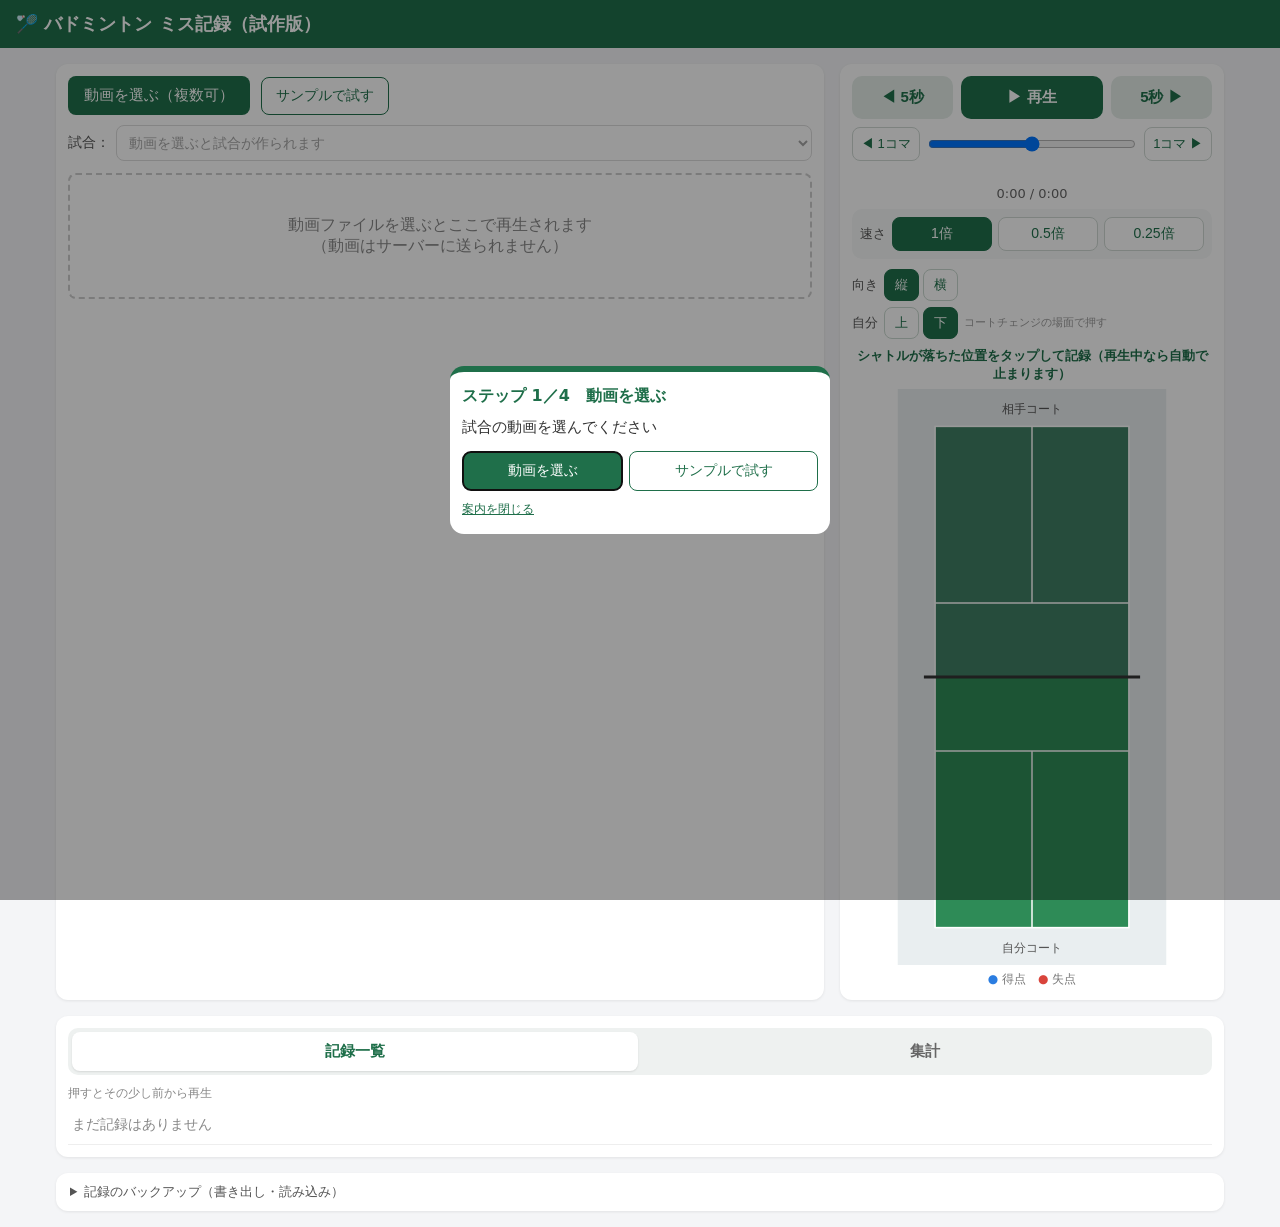
==== index.html @ a5acbc83 "「RallyShot などの動画」を、知らない人にも分かる言い方に直す ラリーの合間（シャトルを拾う時間など）をカットして、ラリーの場面だけをつないだ動画、と説明する。 アプリ画面のボタンも「ラリーを" ====
<!DOCTYPE html>
<html lang="ja">
<head>
<meta charset="UTF-8">
<meta name="viewport" content="width=device-width, initial-scale=1">
<title>バドミントン ミス記録</title>
<link rel="stylesheet" href="style.css">
</head>
<body>
<header><h1>🏸 バドミントン ミス記録（試作版）</h1></header>
<div id="storageWarn">この開き方では記録が保存されません（閉じると消えます）。<br>
  <a href="https://badminton-analyzer-delta.vercel.app">公開版のページ</a>で開いてください。</div>

<main>
  <!-- 動画エリア -->
  <section class="card">
    <!-- 動画は何本でもまとめて選べる。選んだ順番は関係なく、撮影順に並ぶ -->
    <label class="file-btn">
      動画を選ぶ（複数可）
      <input type="file" id="fileInput" accept="video/*" multiple>
    </label>
    <!-- 動画がなくても操作を試せるように（sample.js / sampleData.js） -->
    <button class="sample-btn" id="sampleBtn">サンプルで試す</button>
    <!-- サンプルの使い方。サンプルを読み込んだときだけ出す。文は sampleData.js（動画と一緒に差し替える） -->
    <details class="guide" id="guide" hidden>
      <summary id="guideTitle"></summary>
      <p class="guide-note" id="guideNote"></p>
      <p class="guide-mission" id="guideMission"></p>
      <ol id="guideSteps"></ol>
    </details>
    <span id="fileName"></span>
    <!-- 試合の切り替え。動画を選ぶと、その動画の試合に自動で切り替わる -->
    <label class="match-row">試合：<select id="matchSelect"></select></label>
    <label class="add-video" id="addVideoLabel">＋ この試合に動画を追加<input type="file" id="addVideoInput" accept="video/*" multiple></label>
    <!-- この試合の動画の一覧（「削除」で試合から外せる） -->
    <details class="video-list" id="videoList" hidden>
      <summary id="videoListSummary"></summary>
      <ul id="videoListItems"></ul>
    </details>
    <div class="placeholder" id="placeholder">動画ファイルを選ぶとここで再生されます<br>（動画はサーバーに送られません）</div>
    <!-- iPhone などの標準の操作（10秒送りのアイコンが重なって出る）は使わず、アプリの操作だけにする。
         動画をタップすると再生・停止。全画面のときだけ標準の操作が出る -->
    <video id="video" playsinline></video>
    <div class="video-bar" id="videoBar" hidden>
      <input type="range" id="videoSeek" min="0" max="0" step="0.1" value="0" aria-label="再生位置">
      <button id="fullscreenBtn">⛶ 全画面</button>
    </div>
    <!-- 今流れている場面の記録にメモがあれば出す（sceneMemo.js） -->
    <div class="scene-memo" id="sceneMemo" hidden></div>
  </section>

  <!-- コート図エリア（シングルス・両面。縦なら上が相手コート・下が自分コート、横なら動画と同じ向き） -->
  <section class="card">
    <!-- 動画の切り替え（試合の動画が2本以上のときだけ出る） -->
    <div class="clip-nav" id="clipNav" hidden>
      <button id="prevClipBtn">◀ 前の動画</button>
      <span id="clipLabel"></span>
      <button id="nextClipBtn">次の動画 ▶</button>
    </div>
    <!-- ラリーの印（rallyNav.js）：始まりに印を付けて、ラリーごとに飛べる -->
    <div class="rally-nav" id="rallyNav" hidden>
      <div class="rally-buttons">
        <button id="prevRallyBtn">◀ 前のラリー</button>
        <button id="markRallyBtn">＋ ラリー開始</button>
        <button id="nextRallyBtn">次のラリー ▶</button>
      </div>
      <div class="rally-info">
        <span id="rallyLabel"></span>
        <!-- RallyShot などで切り取ってつないだ動画は、つなぎ目で自動で区切れる（frameScan.js / cutDetect.js） -->
        <button class="link-btn" id="cutScanBtn">ラリーを自動で見つける（ラリーの場面だけをつないだ動画）</button>
        <span class="auto-status" id="cutScanStatus"></span>
        <button class="link-btn" id="cutScanStopBtn" hidden>やめる</button>
        <details id="rallyMarks" hidden>
          <summary id="rallyMarksSummary"></summary>
          <div class="rally-chips" id="rallyChips"></div>
        </details>
      </div>
    </div>
    <!-- よく使う再生操作。スマホでは画面の下に固定する（コートのすぐ上に置いて、指の移動を少なくする） -->
    <div class="dock">
      <div class="controls">
        <button id="backBtn">◀ 5秒</button>
        <button id="playBtn">▶ 再生</button>
        <button id="fwdBtn">5秒 ▶</button>
      </div>
      <!-- 1コマ送りと、前後数秒だけ動かすバー（playbackTools.js） -->
      <div class="fine-row">
        <button id="framePrevBtn" aria-label="1コマ戻る">◀ 1コマ</button>
        <input type="range" id="fineSeek" aria-label="今の位置の前後を細かく動かす">
        <button id="frameNextBtn" aria-label="1コマ進む">1コマ ▶</button>
      </div>
      <div class="fine-note" id="fineNote"></div>
    </div>
    <div class="now" id="nowTime">0:00</div>
    <!-- 速さ（playbackTools.js）。あまり切り替えないので固定しない -->
    <div class="fine-tools">
      <div class="rate-row" id="rateRow"><span>速さ</span></div>
    </div>
    <!-- コート図の向き（courtView.js）。横から撮った動画なら「横」にすると、動画と同じ向きで押せる -->
    <div class="court-view">
      <div class="seg">
        <span>向き</span>
        <button data-orientation="vertical">縦</button>
        <button data-orientation="horizontal">横</button>
      </div>
      <!-- 文字は向きに合わせて courtView.js が入れる（縦：上／下、横：左／右） -->
      <div class="seg" id="meSideRow">
        <span>自分</span>
        <button data-me-side="left"></button>
        <button data-me-side="right"></button>
        <small>コートチェンジの場面で押す</small>
      </div>
      <!-- この動画のコートチェンジ（何時から自分がどちら側か）。courtView.js が描く -->
      <div class="side-changes" id="sideChanges" hidden></div>
    </div>
    <!-- タップする前に読むので、コート図のすぐ上に置く -->
    <p class="tap-hint">シャトルが落ちた位置をタップして記録（再生中なら自動で止まります）</p>
    <!-- コートの線は court.js が描く -->
    <svg id="court" xmlns="http://www.w3.org/2000/svg"></svg>
    <p class="hint"><span style="color:#2a7de1">●</span> 得点　<span style="color:#d9443b">●</span> 失点</p>
  </section>

  <!-- 記録一覧と集計（タブで切り替え） -->
  <section class="card list-card">
    <div class="tabs">
      <button class="tab-btn active" data-tab="list">記録一覧</button>
      <button class="tab-btn" data-tab="stats">集計</button>
    </div>

    <div class="tab-panel" data-panel="list">
      <!-- 集計の棒を押したときの絞り込み（recordFilter.js） -->
      <div class="filter-bar" id="filterBar" hidden>
        <span id="filterText"></span>
        <div class="filter-actions">
          <button id="playAllBtn">▶ 順に再生</button>
          <button id="clearFilterBtn">✕ 解除</button>
        </div>
      </div>
      <p class="tab-note">押すとその少し前から再生</p>
      <ul id="records"></ul>
    </div>

    <div class="tab-panel" data-panel="stats" hidden>
      <div class="stats-head">
        <select id="statsScope">
          <option value="match">この試合</option>
          <option value="all">全試合</option>
        </select>
      </div>
      <p class="tab-note">棒を押すと、その場面だけを記録一覧に出します（順に再生もできます）</p>
      <div id="stats"></div>
    </div>
  </section>

  <!-- 記録のバックアップ（動画は含まない）。たまにしか使わないので、いちばん下にたたんでおく -->
  <details class="backup">
    <summary>記録のバックアップ（書き出し・読み込み）</summary>
    <p class="backup-note">記録はこのブラウザの中にだけ保存されています。端末を替えるときや、念のための保存に使います。</p>
    <div class="backup-row">
      <button id="exportBtn">記録を書き出す</button>
      <label>記録を読み込む<input type="file" id="importInput" accept=".json,application/json"></label>
    </div>
  </details>
</main>

<!-- 記録入力ダイアログ -->
<!-- 手順の案内（stepGuide.js）：次にやることを1つだけ、画面の手前に出す。文は stepGuideData.js -->
<dialog class="step-guide" id="stepGuide"></dialog>

<!-- ラリーの検出中の画面（scanView.js）。終わるまで手前に出す -->
<dialog class="step-guide" id="scanDialog">
  <div class="step-head" id="scanTitle"></div>
  <progress class="scan-bar" id="scanBar" max="1" value="0"></progress>
  <p class="step-text" id="scanMessage"></p>
  <div class="step-buttons">
    <button id="scanStopBtn">やめる</button>
    <button class="main" id="scanOkBtn" hidden>OK</button>
  </div>
</dialog>

<dialog id="dialog">
  <h3 id="dlgTitle">記録する</h3>
  <div class="dlg-time" id="dlgTime"></div>
  <div class="group">
    <div class="group-label">誰が<small>（最後にシャトルを打った人）</small></div>
    <div class="choices" data-key="player"></div>
  </div>
  <div class="group">
    <div class="group-label">ショットの種類<small>（最後のショット）</small></div>
    <div class="choices" data-key="shot"></div>
  </div>
  <div class="group">
    <div class="group-label">コース<small>（選ばなくてもいい）</small></div>
    <div class="choices" data-key="course"></div>
  </div>
  <div class="group">
    <div class="group-label">どうなった</div>
    <div class="choices" data-key="outcome"></div>
  </div>
  <div class="group">
    <div class="group-label">決まり方<small>（選ばなくてもいい）</small></div>
    <div class="choices" data-key="winType"></div>
  </div>
  <div class="group">
    <div class="group-label">ミスの種類</div>
    <div class="choices" data-key="missType"></div>
  </div>
  <div class="group">
    <div class="group-label">失点の原因<small>（一番の原因を1つ）</small></div>
    <div class="choices" data-key="cause"></div>
  </div>
  <div class="group">
    <div class="group-label">甘かった球<small>（自分が上げた球）</small></div>
    <div class="choices" data-key="setupShot"></div>
  </div>
  <div class="group">
    <div class="group-label">メモ<small>（選択肢にないことなど。書かなくてもいい）</small></div>
    <textarea id="memoInput" rows="2" maxlength="200" placeholder="例：ロブが浅かった"></textarea>
  </div>
  <p id="dlgError"></p>
  <div class="dlg-actions">
    <button id="cancelBtn">やめる</button>
    <button id="reviewBtn">動画を見直す</button>
    <button id="saveBtn">保存</button>
  </div>
</dialog>

<!-- 記録の途中で動画を見直している間だけ出す（入力した内容は残っている） -->
<div class="resume-bar" id="resumeBar" hidden>
  <button id="resumeBtn">記録の続きに戻る</button>
  <button id="resumeDiscardBtn" aria-label="記録をやめる">✕</button>
</div>

<!-- 読み込む順番に意味がある：部品を先に、つなぐ main.js を最後に -->
<script src="js/settings.js"></script>
<script src="js/options.js"></script>
<script src="js/rules.js"></script>
<script src="js/storage.js"></script>
<script src="js/matches.js"></script>
<script src="js/clips.js"></script>
<script src="js/player.js"></script>
<script src="js/playbackTools.js"></script>
<script src="js/court.js"></script>
<script src="js/courtView.js"></script>
<script src="js/dialog.js"></script>
<script src="js/sceneMemo.js"></script>
<script src="js/cutDetect.js"></script>
<script src="js/frameScan.js"></script>
<script src="js/scanView.js"></script>
<script src="js/rallyNav.js"></script>
<script src="js/list.js"></script>
<script src="js/matchPicker.js"></script>
<script src="js/videoList.js"></script>
<script src="js/stats.js"></script>
<script src="js/statsView.js"></script>
<script src="js/tabs.js"></script>
<script src="js/backup.js"></script>
<script src="js/recordFilter.js"></script>
<script src="js/playlist.js"></script>
<script src="js/sampleData.js"></script>
<script src="js/sample.js"></script>
<script src="js/stepGuideData.js"></script>
<script src="js/stepGuide.js"></script>
<script src="js/main.js"></script>
</body>
</html>
---- style.css ----
* { box-sizing: border-box; }
body {
  margin: 0;
  font-family: system-ui, -apple-system, "Hiragino Sans", "Yu Gothic UI", sans-serif;
  background: #f4f5f7;
  color: #222;
}
header { padding: 12px 16px; background: #1f6f4a; color: #fff; }
header h1 { margin: 0; font-size: 18px; }
#storageWarn { display: none; padding: 10px 16px; background: #fff3cd; color: #7a5a00; font-size: 13px; }
main {
  display: grid;
  grid-template-columns: 1fr;
  gap: 16px;
  padding: 16px;
  max-width: 1200px;
  margin: 0 auto;
}
/* PC：動画の横にコート図 */
@media (min-width: 900px) {
  main { grid-template-columns: 2fr 1fr; }
}
/* カードが中身（長い動画名など）に合わせて画面より広がらないように */
.card { min-width: 0; }
.card { background: #fff; border-radius: 12px; padding: 12px; box-shadow: 0 1px 3px rgba(0,0,0,.08); }
.card h2 { margin: 0 0 8px; font-size: 15px; }
.file-btn {
  display: inline-block; padding: 10px 16px; border-radius: 8px;
  background: #1f6f4a; color: #fff; cursor: pointer; font-size: 15px;
}
.file-btn input { display: none; }
.sample-btn { margin-left: 6px; padding: 9px 14px; border: 1px solid #1f6f4a; border-radius: 8px; background: #fff;
  color: #1f6f4a; font-size: 14px; cursor: pointer; }
.guide { margin-top: 10px; padding: 8px 12px; background: #f1f7f3; border-radius: 10px; font-size: 13px; color: #333; }
.guide summary { cursor: pointer; color: #1f6f4a; font-weight: bold; }
.guide[hidden] { display: none; }
/* お題：ここから始めるので、いちばん目立たせる */
.guide-mission { margin: 8px 0 6px; padding: 10px 12px; background: #1f6f4a; border-radius: 8px;
  font-size: 16px; font-weight: bold; color: #fff; line-height: 1.5; box-shadow: 0 2px 6px rgba(0,0,0,.15); }
/* 上に「やってみよう」の札（1行に1つだけ置くため table） */
.guide-mission::before { content: 'やってみよう'; display: table; margin-bottom: 4px; padding: 1px 8px;
  border-radius: 10px; background: #ffd84d; color: #5a4300; font-size: 11px; }
.guide-note { margin: 6px 0 0; font-size: 12px; color: #666; }
.guide ol { margin: 6px 0 2px; padding-left: 1.4em; line-height: 1.7; }
.sample-btn:disabled { color: #999; border-color: #ccc; }
/* 手順の案内（stepGuide.js）：次にやることを1つだけ、画面の手前に出す */
.step-guide { border-top: 6px solid #1f6f4a; }
.step-head { font-weight: bold; color: #1f6f4a; font-size: 16px; }
.step-text { margin: 8px 0 12px; font-size: 15px; line-height: 1.6; color: #333; }
.step-buttons { display: flex; flex-wrap: wrap; gap: 6px; }
.step-buttons button { flex: 1 1 auto; min-width: 64px; padding: 10px 12px; border: 1px solid #1f6f4a; border-radius: 8px;
  background: #fff; color: #1f6f4a; font-size: 14px; cursor: pointer; }
.step-buttons button.main { background: #1f6f4a; color: #fff; }
.step-lead { margin: 8px 0 0; padding: 8px 10px; background: #f1f7f3; border-radius: 8px; font-size: 13px; line-height: 1.6; color: #1f6f4a; }
.step-tip { margin: 8px 0 0; font-size: 12px; color: #555; }
.scan-bar { width: 100%; height: 12px; margin-top: 10px; accent-color: #1f6f4a; }
.scan-bar[hidden], .step-buttons button[hidden] { display: none; }
.step-summary { margin: 0 0 12px; padding: 8px 10px; background: #f1f7f3; border-radius: 8px; font-size: 14px; color: #1f6f4a; }
.step-close { display: block; margin-top: 8px; }
#fileName { margin-left: 8px; font-size: 13px; color: #666; }
.match-row { display: flex; align-items: center; gap: 6px; margin-top: 10px; font-size: 14px; color: #555; }
.add-video { display: inline-block; margin-top: 8px; font-size: 13px; color: #1f6f4a; cursor: pointer; }
.add-video input { display: none; }
.add-video[hidden] { display: none; }
/* この試合の動画の一覧 */
.video-list { margin-top: 8px; font-size: 13px; }
.video-list[hidden] { display: none; }
.video-list summary { cursor: pointer; color: #555; padding: 4px 0; }
.video-list ul { list-style: none; margin: 4px 0 0; padding: 0; }
.video-list li { display: flex; align-items: center; gap: 8px; padding: 2px 0 2px 4px; border-bottom: 1px solid #eee; }
.video-no { color: #888; min-width: 3.5em; }
.video-name { flex: 1; min-width: 0; overflow: hidden; text-overflow: ellipsis; white-space: nowrap; }
.video-status { font-size: 11px; color: #1f6f4a; }
.video-status.off { color: #aaa; }
/* ページのいちばん下：記録のバックアップ（PCの2列でも横幅いっぱい） */
.backup { grid-column: 1 / -1; padding: 10px 14px; background: #fff; border-radius: 12px; font-size: 13px; color: #555;
  box-shadow: 0 1px 3px rgba(0,0,0,.08); }
.backup summary { cursor: pointer; }
.backup-note { margin: 8px 0 0; font-size: 12px; color: #777; }
.backup-row { display: flex; gap: 8px; margin-top: 8px; }
.backup-row button, .backup-row label { flex: 1; padding: 8px 0; text-align: center; font-size: 13px;
  border: 1px solid #ccc; border-radius: 8px; background: #fff; color: #333; cursor: pointer; }
.backup-row input { display: none; }
.match-row select { flex: 1; min-width: 0; padding: 8px; font-size: 14px; border: 1px solid #ccc; border-radius: 8px; background: #fff; }
video { width: 100%; margin-top: 12px; background: #000; border-radius: 8px; display: none; cursor: pointer; }
/* 動画のすぐ下：再生位置のバーと全画面ボタン（標準の操作の代わり） */
.video-bar { display: flex; align-items: center; gap: 8px; margin-top: 6px; }
.video-bar[hidden] { display: none; }
.video-bar input { flex: 1; min-width: 0; }
.video-bar button { padding: 6px 10px; border: 1px solid #ccc; border-radius: 8px; background: #fff; font-size: 13px; cursor: pointer; }
.placeholder { margin-top: 12px; padding: 40px 12px; text-align: center; color: #888; border: 2px dashed #ccc; border-radius: 8px; }
/* 両面コートは縦に長いので、画面の高さに収まるように制限する */
#court { width: 100%; max-width: 360px; height: 64vh; display: block; margin: 0 auto; touch-action: manipulation; }
/* 横向きは横幅いっぱいに広げて、高さは図の形に合わせる */
#court.horizontal { max-width: none; height: auto; }

/* コート図の向きの切り替え */
.court-view { display: flex; flex-wrap: wrap; gap: 6px 14px; margin: 0 0 8px; font-size: 13px; color: #555; }
.seg { display: flex; align-items: center; gap: 4px; }
.seg[hidden] { display: none; }
.seg span { margin-right: 2px; }
.seg button { padding: 6px 10px; border: 1px solid #c9d8cf; border-radius: 8px; background: #fff;
  color: #1f6f4a; font-size: 13px; cursor: pointer; }
.seg button.selected { background: #1f6f4a; border-color: #1f6f4a; color: #fff; }
.seg small { font-size: 11px; color: #999; margin-left: 2px; }
.side-changes { flex-basis: 100%; display: flex; flex-wrap: wrap; align-items: center; gap: 4px 8px; font-size: 12px; color: #777; }
.side-changes[hidden] { display: none; }
.side-change { display: inline-flex; align-items: center; gap: 2px; padding: 2px 6px; background: #f1f5f3; border-radius: 6px; color: #333; }
/* 動画の切り替え */
/* ラリーの印 */
.rally-nav { margin-bottom: 10px; }
.rally-nav[hidden] { display: none; }
.rally-buttons { display: flex; gap: 6px; }
.rally-buttons button { flex: 1; padding: 9px 0; border: 1px solid #c9d8cf; border-radius: 10px; background: #fff;
  color: #1f6f4a; font-size: 13px; font-weight: bold; cursor: pointer; white-space: nowrap; }
.rally-buttons #markRallyBtn { background: #fff7e0; border-color: #e6c66a; color: #7a5a00; }
.rally-buttons button:disabled { color: #bbb; border-color: #e3e3e3; cursor: default; }
.rally-info { display: flex; flex-wrap: wrap; align-items: baseline; gap: 4px 10px; margin-top: 4px; font-size: 12px; color: #666; }
.rally-info details[hidden] { display: none; }
.rally-info summary { cursor: pointer; color: #1f6f4a; }
.link-btn { border: none; background: none; padding: 2px 0; color: #1f6f4a; font-size: 12px; text-decoration: underline; cursor: pointer; }
.link-btn[hidden] { display: none; }
.auto-status { flex-basis: 100%; color: #7a5a00; }
.auto-status:empty { display: none; }
.rally-chips { display: flex; flex-wrap: wrap; gap: 4px 6px; margin-top: 4px; }
.clip-nav { display: flex; align-items: center; gap: 8px; margin-bottom: 8px; }
.clip-nav[hidden] { display: none; }
.clip-nav button { flex: 1; padding: 10px 0; border: 1px solid #c9d8cf; border-radius: 10px;
  background: #fff; color: #1f6f4a; font-size: 14px; font-weight: bold; cursor: pointer; }
.clip-nav button:disabled { color: #bbb; border-color: #e3e3e3; cursor: default; }
.clip-nav span { min-width: 6.5em; text-align: center; font-size: 13px; color: #555; font-variant-numeric: tabular-nums; }
.controls { display: flex; gap: 8px; }
.controls button {
  flex: 1; padding: 12px 0; border: none; border-radius: 10px;
  background: #e3ece7; color: #1f6f4a; font-size: 15px; font-weight: bold; cursor: pointer;
}
.controls #playBtn { flex: 1.4; background: #1f6f4a; color: #fff; }
/* スマホ・タブレット：再生の列を画面の下に固定（縦長の動画でも、コート図を見ながらでも押せる）
   PC は動画の横に並ぶので固定しない。1コマ送りも一緒に固定する */
/* 画面の下に固定する部分の高さ（ページ下の余白と「記録の続きに戻る」の位置に使う） */
:root { --dock-h: 124px; }
@media (max-width: 899px) {
  .dock { position: fixed; left: 0; right: 0; bottom: 0; z-index: 15;
    padding: 8px 12px calc(4px + env(safe-area-inset-bottom)); background: rgba(255,255,255,.96);
    box-shadow: 0 -2px 10px rgba(0,0,0,.12); }
  /* 固定した部分の分だけ、ページの下に余白をあけて最後まで見えるようにする */
  body { padding-bottom: calc(var(--dock-h) + env(safe-area-inset-bottom)); }
}
.now { text-align: center; font-size: 13px; color: #666; margin: 6px 0 8px; font-variant-numeric: tabular-nums; }
/* 細かく確認するための操作 */
.fine-tools { margin: 0 0 10px; padding: 8px; background: #f6f8f7; border-radius: 10px; }
.rate-row { display: flex; align-items: center; gap: 6px; font-size: 13px; color: #555; }
.rate-row button { flex: 1; padding: 7px 0; border: 1px solid #cfd8d3; border-radius: 8px; background: #fff;
  color: #1f6f4a; font-size: 14px; cursor: pointer; }
.rate-row button.selected { background: #1f6f4a; border-color: #1f6f4a; color: #fff; }
.fine-row { display: flex; align-items: center; gap: 6px; margin-top: 8px; }
.fine-row input { flex: 1; min-width: 0; }
.fine-row button { padding: 7px 8px; border: 1px solid #cfd8d3; border-radius: 8px; background: #fff;
  color: #1f6f4a; font-size: 13px; white-space: nowrap; cursor: pointer; }
.fine-note { min-height: 1.4em; text-align: center; font-size: 12px; color: #555; margin-top: 2px; font-variant-numeric: tabular-nums; }
.tap-hint { margin: 4px 0 6px; text-align: center; font-size: 13px; color: #1f6f4a; font-weight: bold; }
.hint { font-size: 12px; color: #777; text-align: center; margin: 6px 0 0; }

/* 記録一覧 */
.list-card { grid-column: 1 / -1; }

/* タブ */
.tabs { display: flex; gap: 4px; background: #eef1f0; border-radius: 10px; padding: 4px; margin-bottom: 10px; }
.tab-btn { flex: 1; padding: 10px 0; border: none; border-radius: 8px; background: none;
  font-size: 15px; font-weight: bold; color: #666; cursor: pointer; }
.tab-btn.active { background: #fff; color: #1f6f4a; box-shadow: 0 1px 2px rgba(0,0,0,.1); }
.tab-note { margin: 0 0 4px; font-size: 12px; color: #888; }
#records { list-style: none; margin: 0; padding: 0; }
#records li {
  display: flex; align-items: center; gap: 8px;
  padding: 10px 4px; border-bottom: 1px solid #eee; cursor: pointer;
}
#records li:hover { background: #f7faf8; }
.clip-no { display: block; font-size: 11px; font-weight: normal; color: #888; }
#records li.no-video { opacity: .55; }
/* 「順に再生」で今流している記録 */
#records li.active { background: #fff6cc; }

/* 絞り込み中の帯 */
.filter-bar { display: flex; flex-wrap: wrap; align-items: center; gap: 8px; padding: 10px; margin-bottom: 8px;
  background: #eaf4ee; border: 1px solid #c9e2d3; border-radius: 10px; font-size: 13px; color: #1f6f4a; }
.filter-bar[hidden] { display: none; }
.filter-bar span { flex: 1 1 100%; }
.filter-actions { display: flex; gap: 8px; }
.filter-actions button { padding: 8px 12px; border: 1px solid #1f6f4a; border-radius: 8px; background: #fff;
  color: #1f6f4a; font-size: 13px; font-weight: bold; cursor: pointer; }
#playAllBtn { background: #1f6f4a; color: #fff; }
#playAllBtn:disabled { background: #aaa; border-color: #aaa; cursor: default; }
.time { font-variant-numeric: tabular-nums; font-weight: bold; min-width: 52px; }
.tag { font-size: 12px; padding: 2px 8px; border-radius: 999px; color: #fff; }
.tag.point { background: #2a7de1; }
.tag.miss { background: #d9443b; }

/* 集計 */
.stats-head { display: flex; justify-content: flex-end; margin-bottom: 8px; }
.stats-head select { padding: 6px 8px; font-size: 14px; border: 1px solid #ccc; border-radius: 8px; background: #fff; }
.stats-tiles { display: grid; grid-template-columns: 1fr 1fr; gap: 8px; margin-bottom: 12px; }
.stats-tile { background: #f4f5f7; border-radius: 10px; padding: 10px 12px; }
.stats-tile-label { font-size: 13px; color: #555; }
.stats-tile-label::before { content: '●'; margin-right: 4px; }
.stats-tile-label.point::before { color: #2a7de1; }
.stats-tile-label.miss::before { color: #d9443b; }
.stats-tile-value { font-size: 28px; font-weight: bold; font-variant-numeric: tabular-nums; }
.stats-section { border-top: 1px solid #eee; padding: 10px 0 4px; }
.stats-section h3 { margin: 0 0 8px; font-size: 14px; }
.stats-group { margin-bottom: 10px; }
.stats-group-label { font-size: 12px; color: #777; margin-bottom: 4px; }
.stats-row { display: grid; grid-template-columns: 8.5em 1fr 2em; align-items: center; gap: 8px; padding: 3px 0; font-size: 13px; }
/* 棒は押せる（ボタン）。見た目はふつうの行のまま */
button.stats-row { width: 100%; border: none; background: none; padding: 5px 2px; font: inherit; font-size: 13px;
  color: inherit; text-align: left; cursor: pointer; border-radius: 6px; }
button.stats-row:hover, button.stats-row:active { background: #e3efe8; }
/* スマホで押した瞬間に色が変わるようにする（押せたことがわかるように） */
button.stats-row { -webkit-tap-highlight-color: rgba(31, 111, 74, .25); }
.stats-name { overflow: hidden; text-overflow: ellipsis; white-space: nowrap; }
.stats-track { height: 10px; }
.stats-bar { display: block; height: 100%; min-width: 4px; border-radius: 0 4px 4px 0; }
.stats-bar.point { background: #2a7de1; }
.stats-bar.miss { background: #d9443b; }
.stats-count { text-align: right; font-variant-numeric: tabular-nums; color: #333; }
.rec-text { flex: 1; font-size: 14px; }
.rec-memo { display: block; margin-top: 2px; font-size: 12px; color: #6b5b2e; }
/* 動画の下：今流れている場面のメモ */
.scene-memo { margin-top: 6px; padding: 6px 10px; background: #fff8e1; border-radius: 8px; font-size: 13px; color: #5c4a14; }
.scene-memo[hidden] { display: none; }
/* 「直す」「削除」はどの場所でも同じ見た目にする（✕ は「閉じる・やめる」だけに使う） */
.edit-btn, .del-btn { flex-shrink: 0; padding: 6px 10px; border-radius: 8px; background: #fff;
  font-size: 13px; cursor: pointer; white-space: nowrap; }
.edit-btn { border: 1px solid #b9d3c4; color: #1f6f4a; }
.del-btn { border: 1px solid #e6b8b3; color: #c0392b; }
.del-btn:active { background: #fbeaea; }
.edit-btn + .del-btn { margin-left: 6px; }
/* 記録の一覧では縦に積んで、記録の文の幅を広くとる */
.rec-actions { display: flex; flex-direction: column; gap: 4px; flex-shrink: 0; }
.rec-actions .edit-btn + .del-btn { margin-left: 0; }
.rec-actions button { padding: 4px 8px; font-size: 12px; }
/* 小さい一覧（ラリーの印・コートチェンジ）の中の削除 */
.del-btn.small { margin-left: 4px; padding: 2px 6px; font-size: 11px; }
.empty { color: #888; font-size: 14px; padding: 8px 4px; }

/* 記録入力ダイアログ */
dialog { border: none; border-radius: 14px; padding: 14px 12px; width: min(96vw, 380px); max-width: 96vw; }
dialog::backdrop { background: rgba(0,0,0,.4); }
dialog h3 { margin: 0 0 4px; font-size: 16px; }
.dlg-time { font-size: 13px; color: #666; margin-bottom: 10px; }
.group { margin-bottom: 10px; }
.group-label { font-size: 13px; color: #555; margin-bottom: 5px; }
.group-label small { font-size: 11px; color: #999; margin-left: 4px; }
.choices { display: flex; flex-wrap: wrap; gap: 6px; }
/* 改行用。高さ0の行ができて行間が倍になるのを、マイナスの余白で打ち消す */
.choices .break { flex-basis: 100%; height: 0; margin-top: -6px; }
.choices button {
  padding: 8px 10px; border: 1px solid #ccc; border-radius: 8px;
  background: #fff; font-size: 14px; cursor: pointer;
}
.choices button.selected { background: #1f6f4a; border-color: #1f6f4a; color: #fff; }
/* 項目が多くても保存ボタンが常に見えるよう、入力画面の下に固定する */
.dlg-actions { display: flex; gap: 8px; justify-content: flex-end; margin-top: 8px;
  position: sticky; bottom: -14px; background: #fff; padding: 8px 0 14px; }
.dlg-actions button { padding: 10px 16px; border-radius: 8px; border: none; font-size: 15px; cursor: pointer; }
#cancelBtn { background: #eee; }
#reviewBtn { background: #fff; border: 1px solid #1f6f4a !important; color: #1f6f4a; margin-right: auto; }
/* 見直し中に画面の下へ浮かせる「記録の続きに戻る」 */
.resume-bar { position: fixed; left: 50%; bottom: 16px; transform: translateX(-50%); z-index: 20;
  display: flex; gap: 4px; padding: 6px; background: #1f6f4a; border-radius: 12px;
  box-shadow: 0 4px 14px rgba(0,0,0,.25); max-width: calc(100vw - 32px); }
.resume-bar[hidden] { display: none; }
.resume-bar button { border: none; background: none; color: #fff; font-size: 15px; padding: 10px 12px; cursor: pointer; }
#resumeBtn { font-weight: bold; white-space: nowrap; }
#resumeDiscardBtn { opacity: .8; }
#saveBtn { background: #1f6f4a; color: #fff; }
#saveBtn.incomplete { background: #aaa; }
/* メモ欄（スマホで拡大されないよう 16px） */
#memoInput { width: 100%; padding: 8px; border: 1px solid #ccc; border-radius: 8px; font-size: 16px; font-family: inherit; resize: vertical; }
#dlgError { color: #d9443b; font-size: 13px; margin: 0 0 4px; min-height: 1em; }

/* スマホ・タブレット：「記録の続きに戻る」は、画面下に固定した再生の列の上に出す
   （.resume-bar の指定より後ろに書かないと上書きされるので、ファイルの最後に置く） */
@media (max-width: 899px) {
  .resume-bar { bottom: calc(var(--dock-h) + env(safe-area-inset-bottom)); }
}
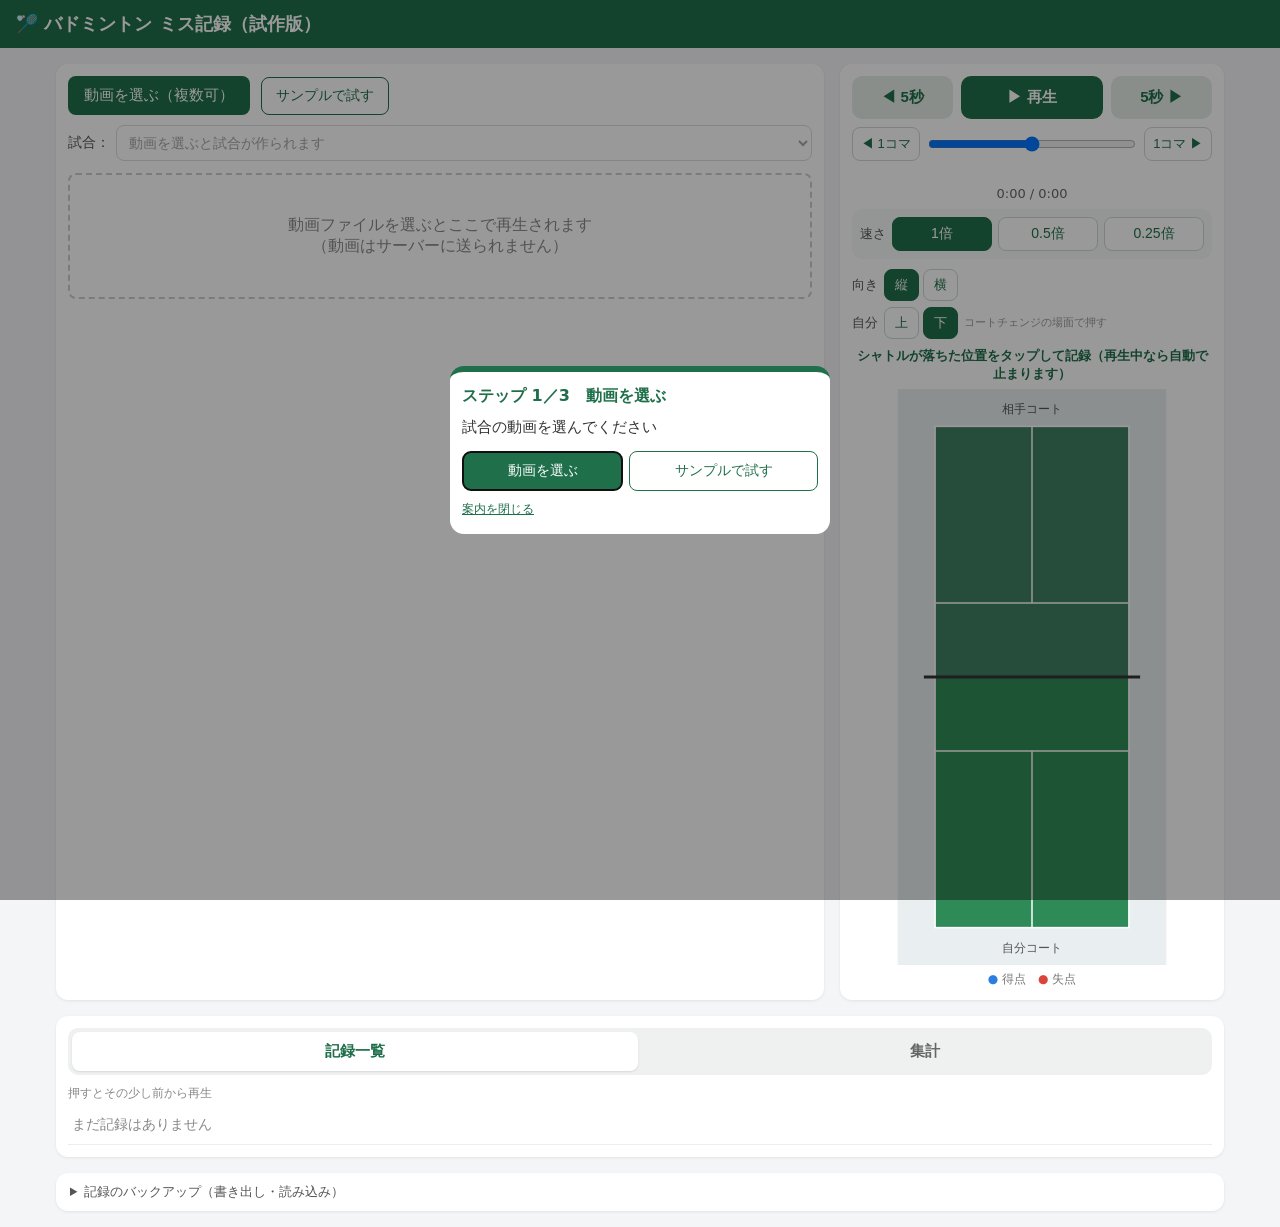
==== commit 7d728b21: "「この試合に動画を追加」を「同じ試合の続きの動画を足す（何本かに分けて撮ったとき）」に言い換える 初めて見た人には、何のためのボタンか分かりにくかったため。  Co-Authored-By: Clau" ====
--- a/index.html
+++ b/index.html
@@ -31,7 +31,7 @@
     <span id="fileName"></span>
     <!-- 試合の切り替え。動画を選ぶと、その動画の試合に自動で切り替わる -->
     <label class="match-row">試合：<select id="matchSelect"></select></label>
-    <label class="add-video" id="addVideoLabel">＋ この試合に動画を追加<input type="file" id="addVideoInput" accept="video/*" multiple></label>
+    <label class="add-video" id="addVideoLabel">＋ 同じ試合の続きの動画を足す（何本かに分けて撮ったとき）<input type="file" id="addVideoInput" accept="video/*" multiple></label>
     <!-- この試合の動画の一覧（「削除」で試合から外せる） -->
     <details class="video-list" id="videoList" hidden>
       <summary id="videoListSummary"></summary>
--- a/style.css
+++ b/style.css
@@ -1,4 +1,7 @@
 * { box-sizing: border-box; }
+/* スマホで同じ所を素早く2回押したとき（1コマ送りの連打など）に、画面が拡大されないようにする。
+   2本指で広げる拡大はそのまま使える */
+html, body, button, input, select, label, summary, svg, video { touch-action: manipulation; }
 body {
   margin: 0;
   font-family: system-ui, -apple-system, "Hiragino Sans", "Yu Gothic UI", sans-serif;
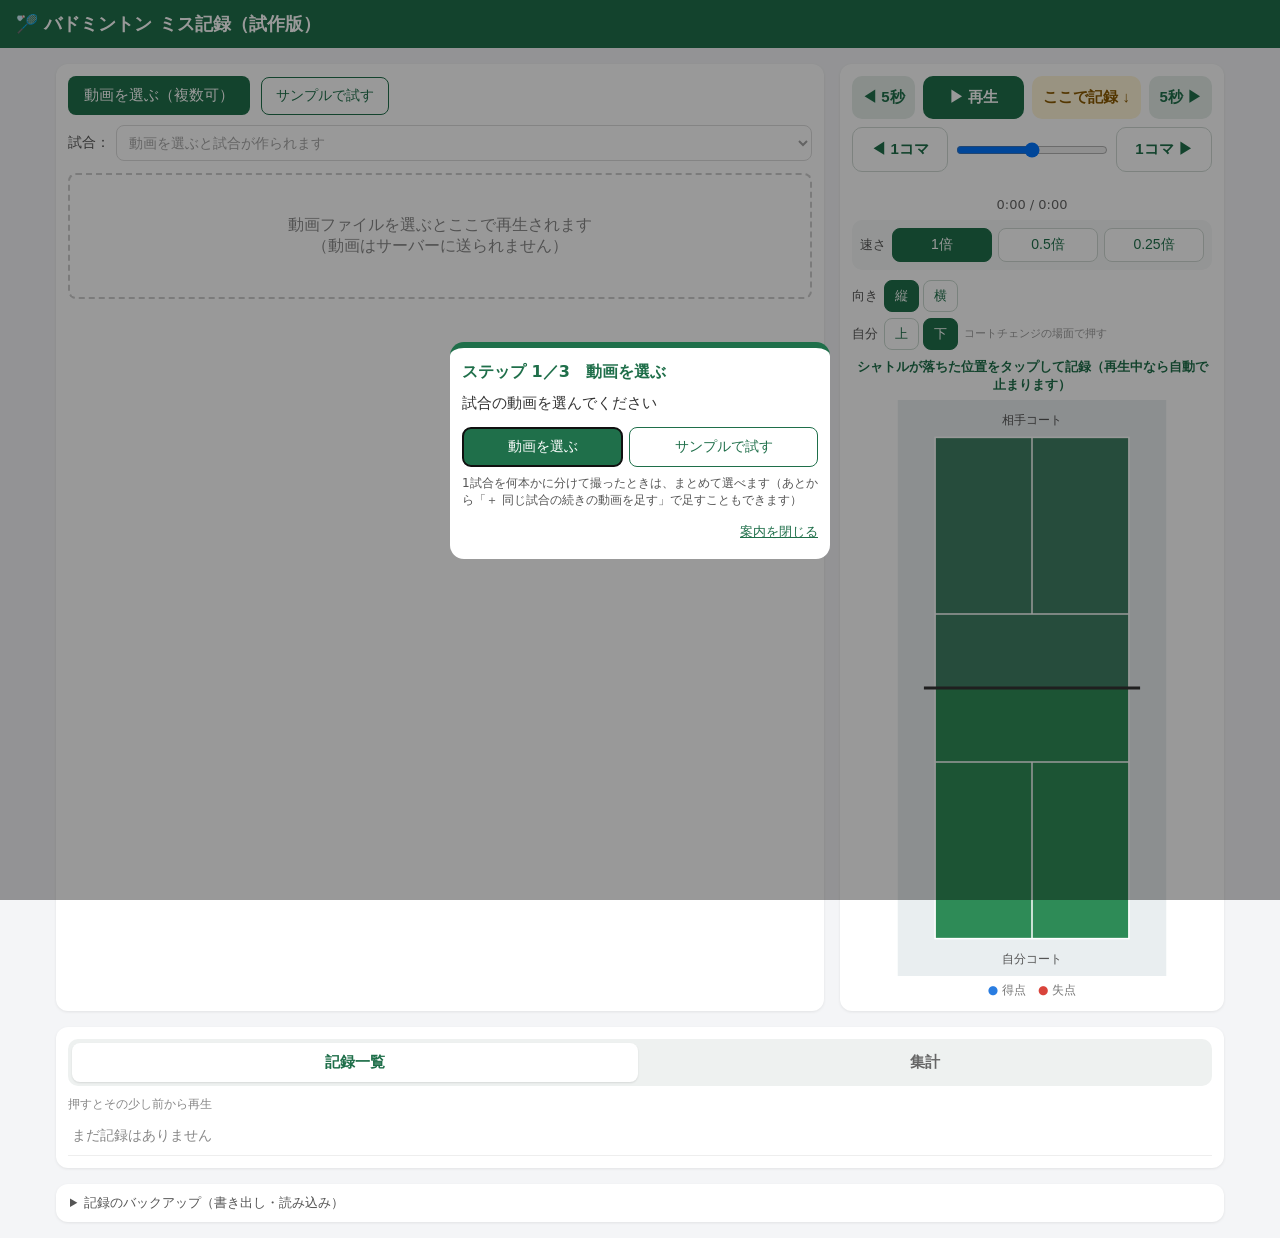
==== commit 1cbde840: "「ここで記録 ↓」ボタンを追加する（止めてコート図まで移動） シャトルが落ちた瞬間に停止を押したあと、コート図まで自分でスクロールしていたため。 「停止」は記録以外（1コマ送りで確かめるなど）にも使う" ====
--- a/index.html
+++ b/index.html
@@ -81,6 +81,8 @@
       <div class="controls">
         <button id="backBtn">◀ 5秒</button>
         <button id="playBtn">▶ 再生</button>
+        <!-- シャトルが落ちた瞬間に押す：止めて、コート図まで移動する（main.js） -->
+        <button id="recordHereBtn">ここで記録 ↓</button>
         <button id="fwdBtn">5秒 ▶</button>
       </div>
       <!-- 1コマ送りと、前後数秒だけ動かすバー（playbackTools.js） -->
@@ -114,7 +116,7 @@
       <div class="side-changes" id="sideChanges" hidden></div>
     </div>
     <!-- タップする前に読むので、コート図のすぐ上に置く -->
-    <p class="tap-hint">シャトルが落ちた位置をタップして記録（再生中なら自動で止まります）</p>
+    <p class="tap-hint" id="tapHint">シャトルが落ちた位置をタップして記録（再生中なら自動で止まります）</p>
     <!-- コートの線は court.js が描く -->
     <svg id="court" xmlns="http://www.w3.org/2000/svg"></svg>
     <p class="hint"><span style="color:#2a7de1">●</span> 得点　<span style="color:#d9443b">●</span> 失点</p>
--- a/style.css
+++ b/style.css
@@ -59,7 +59,10 @@
 .scan-bar { width: 100%; height: 12px; margin-top: 10px; accent-color: #1f6f4a; }
 .scan-bar[hidden], .step-buttons button[hidden] { display: none; }
 .step-summary { margin: 0 0 12px; padding: 8px 10px; background: #f1f7f3; border-radius: 8px; font-size: 14px; color: #1f6f4a; }
-.step-close { display: block; margin-top: 8px; }
+/* 下の段：左に「← 前に戻る」、右に「案内を閉じる」 */
+.step-foot { display: flex; justify-content: space-between; gap: 12px; margin-top: 10px; }
+.step-foot .link-btn { font-size: 13px; padding: 4px 0; }
+.step-foot .link-btn:only-child { margin-left: auto; }
 #fileName { margin-left: 8px; font-size: 13px; color: #666; }
 .match-row { display: flex; align-items: center; gap: 6px; margin-top: 10px; font-size: 14px; color: #555; }
 .add-video { display: inline-block; margin-top: 8px; font-size: 13px; color: #1f6f4a; cursor: pointer; }
@@ -137,11 +140,14 @@
   flex: 1; padding: 12px 0; border: none; border-radius: 10px;
   background: #e3ece7; color: #1f6f4a; font-size: 15px; font-weight: bold; cursor: pointer;
 }
-.controls #playBtn { flex: 1.4; background: #1f6f4a; color: #fff; }
+.controls #playBtn { flex: 1.3; background: #1f6f4a; color: #fff; }
+/* 再生の列は4つ並ぶので、5秒送りは細めに、「ここで記録」は目立つ色にする */
+.controls #backBtn, .controls #fwdBtn { flex: 0.8; }
+.controls #recordHereBtn { flex: 1.4; background: #fff4d6; color: #8a5a00; }
 /* スマホ・タブレット：再生の列を画面の下に固定（縦長の動画でも、コート図を見ながらでも押せる）
    PC は動画の横に並ぶので固定しない。1コマ送りも一緒に固定する */
 /* 画面の下に固定する部分の高さ（ページ下の余白と「記録の続きに戻る」の位置に使う） */
-:root { --dock-h: 124px; }
+:root { --dock-h: 134px; }
 @media (max-width: 899px) {
   .dock { position: fixed; left: 0; right: 0; bottom: 0; z-index: 15;
     padding: 8px 12px calc(4px + env(safe-area-inset-bottom)); background: rgba(255,255,255,.96);
@@ -158,8 +164,9 @@
 .rate-row button.selected { background: #1f6f4a; border-color: #1f6f4a; color: #fff; }
 .fine-row { display: flex; align-items: center; gap: 6px; margin-top: 8px; }
 .fine-row input { flex: 1; min-width: 0; }
-.fine-row button { padding: 7px 8px; border: 1px solid #cfd8d3; border-radius: 8px; background: #fff;
-  color: #1f6f4a; font-size: 13px; white-space: nowrap; cursor: pointer; }
+/* 1コマ送りはよく連打するので、再生の列と同じくらい大きくして押しやすくする */
+.fine-row button { min-width: 96px; padding: 12px 14px; border: 1px solid #cfd8d3; border-radius: 10px; background: #fff;
+  color: #1f6f4a; font-size: 15px; font-weight: bold; white-space: nowrap; cursor: pointer; }
 .fine-note { min-height: 1.4em; text-align: center; font-size: 12px; color: #555; margin-top: 2px; font-variant-numeric: tabular-nums; }
 .tap-hint { margin: 4px 0 6px; text-align: center; font-size: 13px; color: #1f6f4a; font-weight: bold; }
 .hint { font-size: 12px; color: #777; text-align: center; margin: 6px 0 0; }
